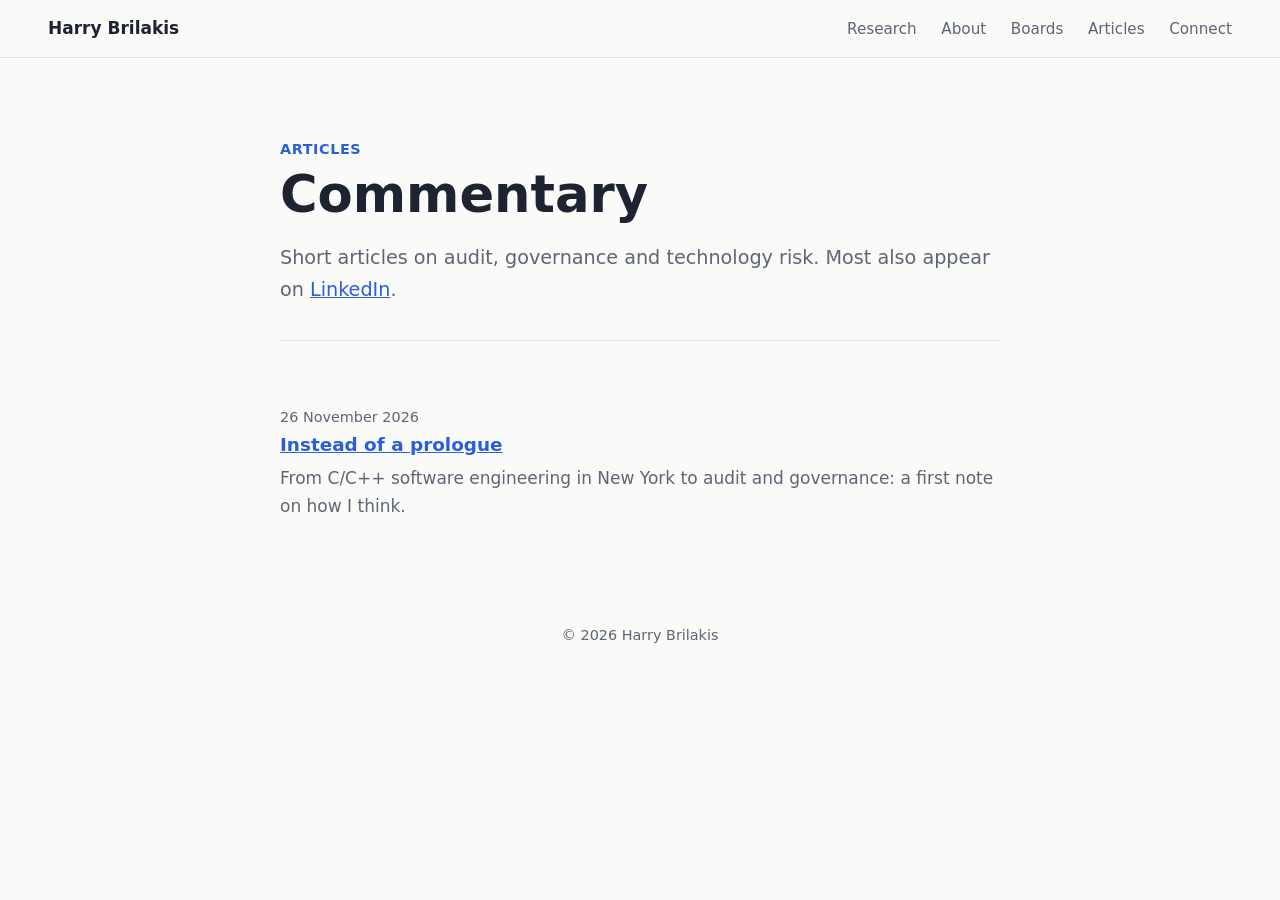
==== articles/index.html @ b7d5a5cd "Add initial articles index HTML file" ====
<!DOCTYPE html>
<html lang="en">
<head>
  <meta charset="utf-8">
  <meta name="viewport" content="width=device-width, initial-scale=1">
  <title>Articles · Harry Brilakis</title>
  <meta name="description" content="Short articles and commentary on audit, governance and technology risk by Harry Brilakis.">
  <link rel="stylesheet" href="../style.css">
</head>
<body>
  <header class="site-header">
    <a class="brand" href="../">Harry Brilakis</a>
    <nav>
      <a href="../#research">Research</a>
      <a href="../#about">About</a>
      <a href="../#governance">Boards</a>
      <a href="./">Articles</a>
      <a href="../#contact">Connect</a>
    </nav>
  </header>

  <main>
    <section class="hero">
      <p class="eyebrow">Articles</p>
      <h1>Commentary</h1>
      <p class="lead">Short articles on audit, governance and technology risk. Most also appear on <a href="https://www.linkedin.com/in/haris-brilakis">LinkedIn</a>.</p>
    </section>
    <section>
      <ul class="article-list">
        <li>
          <span class="date">26 November 2026</span>
          <a href="instead-of-a-prologue.html">Instead of a prologue</a>
          <p>From C/C++ software engineering in New York to audit and governance: a first note on how I think.</p>
        </li>
      </ul>
    </section>
  </main>

  <footer>
    <p>© <span id="year"></span> Harry Brilakis</p>
  </footer>
  <script>document.getElementById('year').textContent = new Date().getFullYear();</script>
</body>
</html>
---- style.css ----
:root {
  --bg: #fafaf8;
  --fg: #1d2330;
  --muted: #5d6675;
  --accent: #2b5fd9;
  --line: #e3e5ea;
  --card: #ffffff;
}
@media (prefers-color-scheme: dark) {
  :root {
    --bg: #12151c;
    --fg: #e8eaf0;
    --muted: #9aa3b2;
    --accent: #7ea3ff;
    --line: #262b36;
    --card: #181c25;
  }
}
* { box-sizing: border-box; }
html { scroll-behavior: smooth; }
body {
  margin: 0;
  background: var(--bg);
  color: var(--fg);
  font: 17px/1.65 system-ui, -apple-system, "Segoe UI", Roboto, sans-serif;
}
a { color: var(--accent); }
.site-header {
  position: sticky; top: 0; z-index: 10;
  display: flex; justify-content: space-between; align-items: center;
  flex-wrap: wrap; gap: .5rem 1.5rem;
  padding: .9rem clamp(1rem, 5vw, 3rem);
  background: color-mix(in srgb, var(--bg) 90%, transparent);
  backdrop-filter: blur(8px);
  border-bottom: 1px solid var(--line);
}
.brand { font-weight: 700; color: var(--fg); text-decoration: none; }
nav a { margin-left: 1.2rem; color: var(--muted); text-decoration: none; font-size: .95rem; }
nav a:hover { color: var(--accent); }
main { max-width: 760px; margin: 0 auto; padding: 0 1.25rem; }
section { padding: 3rem 0 1rem; border-top: 1px solid var(--line); }
section.hero { border-top: 0; padding-top: 5rem; }
h1 { font-size: clamp(2.2rem, 6vw, 3.2rem); line-height: 1.1; margin: .3rem 0 1rem; }
h2 { font-size: 1.5rem; margin: 0 0 1rem; }
h3 { font-size: 1.05rem; margin: 0 0 .3rem; }
.eyebrow { color: var(--accent); font-weight: 600; font-size: .9rem; letter-spacing: .04em; text-transform: uppercase; margin: 0; }
.lead { font-size: 1.2rem; color: var(--muted); max-width: 40em; }
.cta { display: flex; gap: .75rem; flex-wrap: wrap; margin-top: 1.5rem; }
.button {
  display: inline-block; padding: .65rem 1.2rem; border-radius: 8px;
  background: var(--accent); color: #fff; text-decoration: none; font-weight: 600;
}
.button.ghost { background: transparent; color: var(--accent); border: 1px solid var(--accent); }
.tags { list-style: none; padding: 0; display: flex; flex-wrap: wrap; gap: .5rem; }
.tags li { background: var(--card); border: 1px solid var(--line); border-radius: 999px; padding: .25rem .85rem; font-size: .92rem; }
.note { color: var(--muted); font-size: .95rem; border-left: 3px solid var(--line); padding-left: .9rem; }
.item { display: grid; grid-template-columns: 9rem 1fr; gap: 1rem; margin-bottom: 1.5rem; }
.item ul { margin: .3rem 0 0; padding-left: 1.1rem; }
.when { color: var(--muted); font-size: .92rem; }
.links { list-style: none; padding: 0; }
.links li { margin-bottom: .3rem; }
footer { text-align: center; color: var(--muted); font-size: .9rem; padding: 3rem 1rem; }
@media (max-width: 560px) {
  .item { grid-template-columns: 1fr; gap: .2rem; }
  nav a { margin: 0 .8rem 0 0; }
}
.org { color: var(--muted); margin: 0 0 .3rem; font-size: .95rem; }
.item p { margin: .2rem 0; }
.papers { list-style: none; padding: 0; }
.papers li { background: var(--card); border: 1px solid var(--line); border-radius: 10px; padding: .9rem 1.1rem; margin-bottom: .8rem; }
.papers span { display: block; color: var(--muted); font-size: .92rem; margin: .2rem 0; }
.papers a { font-size: .92rem; font-weight: 600; }

.article { padding-top: 4rem; }
.article h1 { font-size: clamp(1.8rem, 5vw, 2.5rem); }
.article h2 { margin-top: 2rem; }
.article blockquote { margin: 1.5rem 0; padding: .2rem 1.2rem; border-left: 3px solid var(--accent); color: var(--muted); font-size: 1.1rem; }
.meta { color: var(--muted); font-size: .95rem; margin-top: 0; }
.article-list { list-style: none; padding: 0; }
.article-list li { margin-bottom: 1.6rem; }
.article-list a { font-size: 1.15rem; font-weight: 600; }
.article-list p { margin: .2rem 0 0; color: var(--muted); }
.date { display: block; color: var(--muted); font-size: .9rem; }
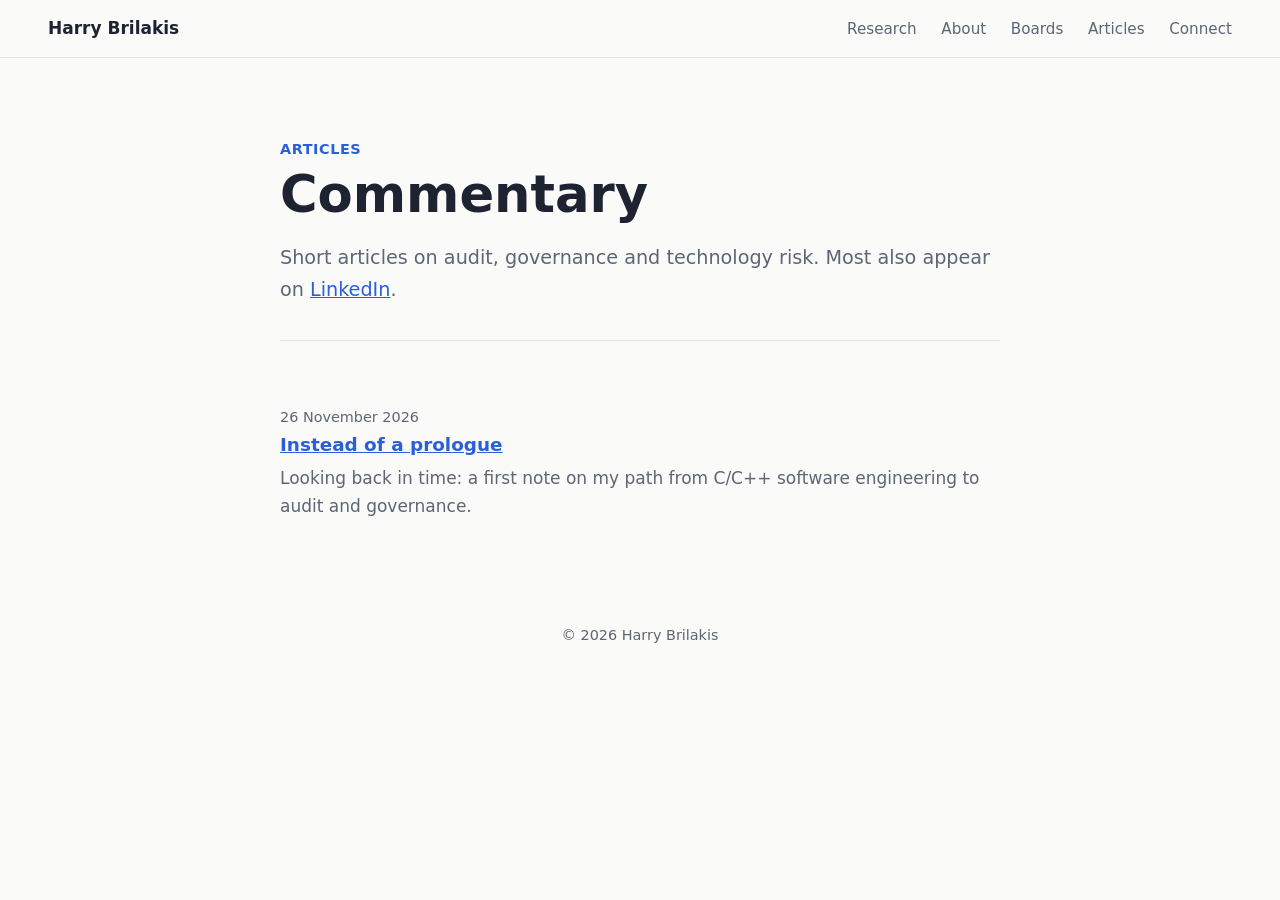
==== commit f75d4797: "Update article summary text in index.html" ====
--- a/articles/index.html
+++ b/articles/index.html
@@ -30,7 +30,7 @@
         <li>
           <span class="date">26 November 2026</span>
           <a href="instead-of-a-prologue.html">Instead of a prologue</a>
-          <p>From C/C++ software engineering in New York to audit and governance: a first note on how I think.</p>
+          <p>Looking back in time: a first note on my path from C/C++ software engineering to audit and governance.</p>
         </li>
       </ul>
     </section>
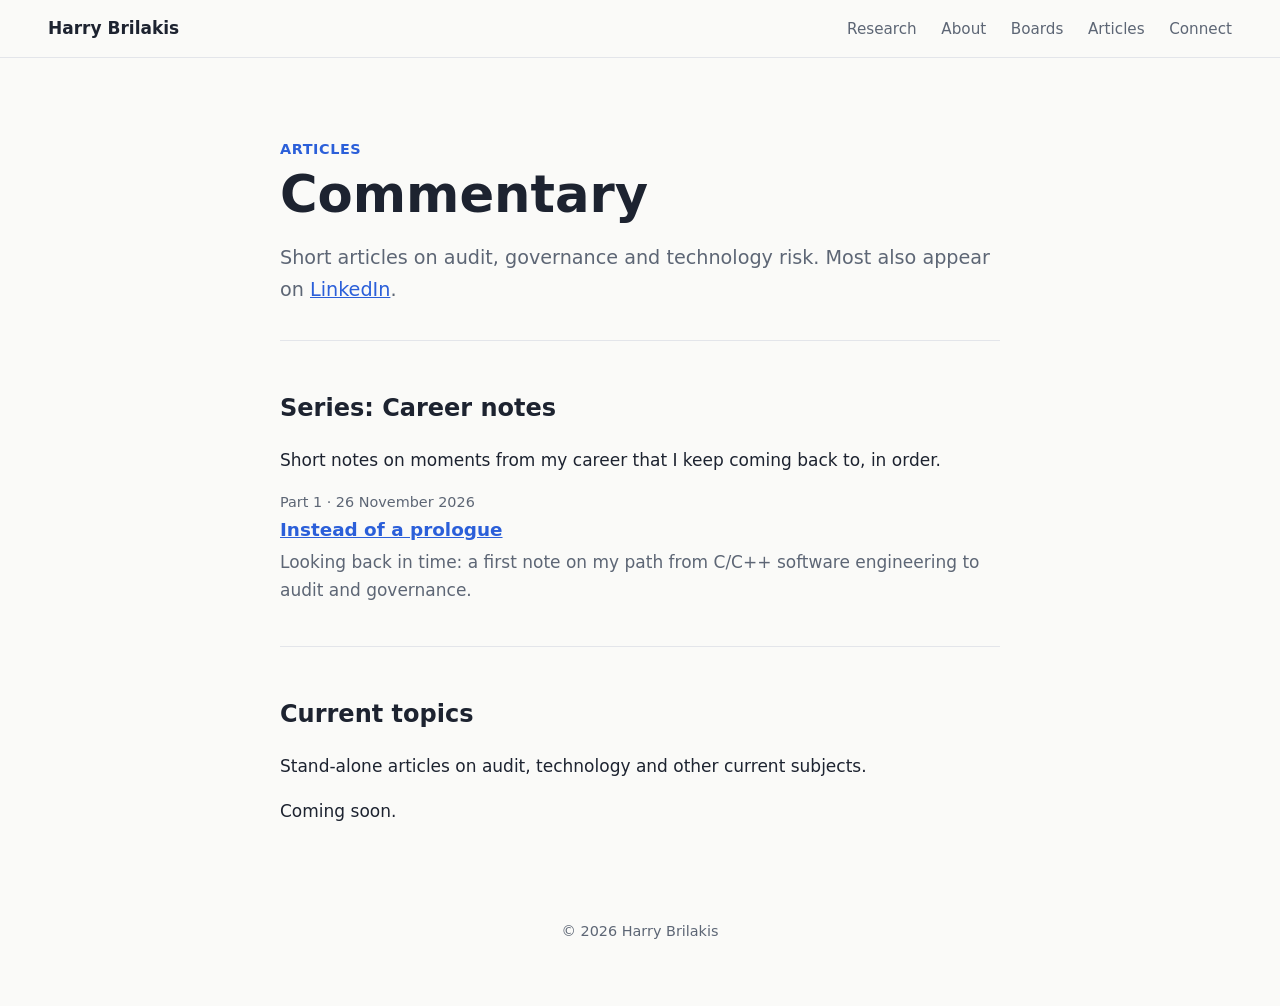
==== commit 82b9cd77: "Add career notes and current topics sectionsGroup articles into series and current topics Added sect" ====
--- a/articles/index.html
+++ b/articles/index.html
@@ -25,14 +25,22 @@
       <h1>Commentary</h1>
       <p class="lead">Short articles on audit, governance and technology risk. Most also appear on <a href="https://www.linkedin.com/in/haris-brilakis">LinkedIn</a>.</p>
     </section>
-    <section>
+    <section id="career-notes">
+      <h2 class="group-title">Series: Career notes</h2>
+      <p class="group-intro">Short notes on moments from my career that I keep coming back to, in order.</p>
       <ul class="article-list">
         <li>
-          <span class="date">26 November 2026</span>
+          <span class="date">Part 1 · 26 November 2026</span>
           <a href="instead-of-a-prologue.html">Instead of a prologue</a>
           <p>Looking back in time: a first note on my path from C/C++ software engineering to audit and governance.</p>
         </li>
       </ul>
+    </section>
+
+    <section id="current-topics">
+      <h2 class="group-title">Current topics</h2>
+      <p class="group-intro">Stand-alone articles on audit, technology and other current subjects.</p>
+      <p class="empty">Coming soon.</p>
     </section>
   </main>
 
